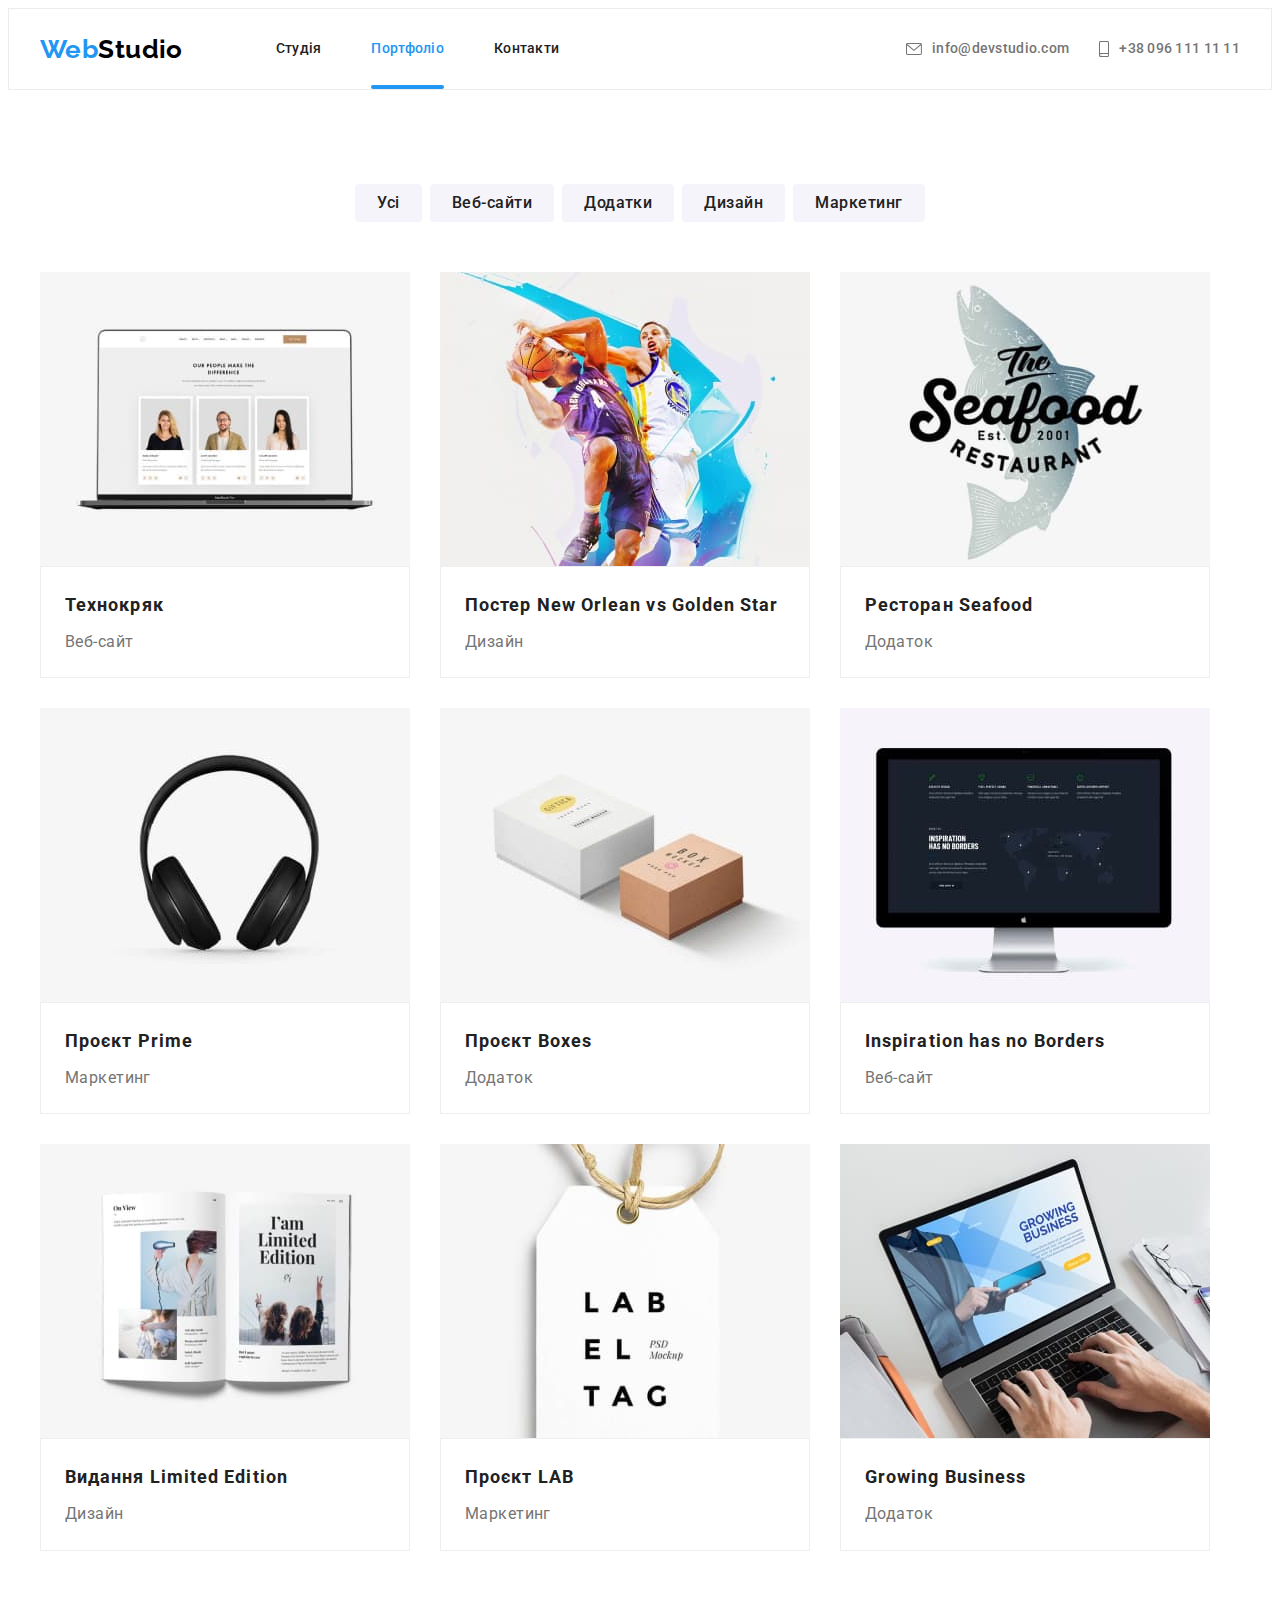
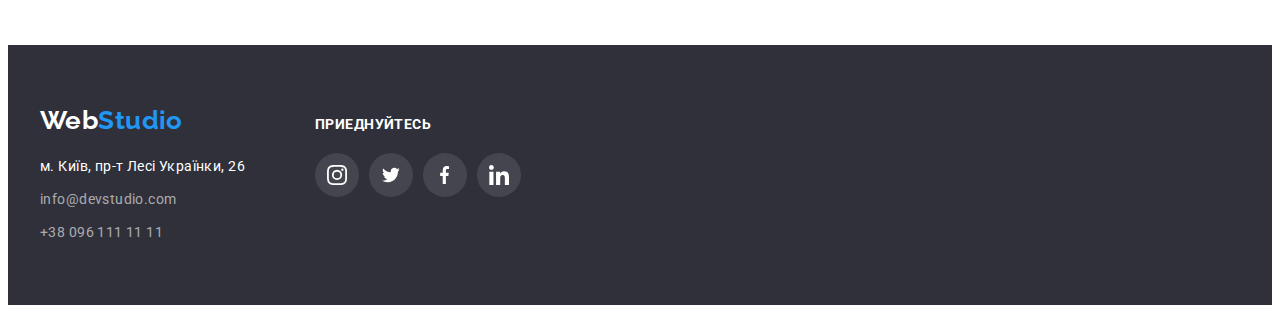
==== portfolio.html @ 78d08e9a "start" ====
<!DOCTYPE html>
<html lang="en">
<head>
    <meta charset="UTF-8">
    <meta http-equiv="X-UA-Compatible" content="IE=edge">
    <meta name="viewport" content="width=device-width, initial-scale=1.0">
    <title>Портфоліо</title>
    <link href="https://fonts.googleapis.com/css2?family=Raleway:wght@700&family=Roboto:wght@400;500;700;900&display=swap"
        rel="stylesheet">
    <link rel="stylesheet" href="https://cdnjs.cloudflare.com/ajax/libs/modern-normalize/1.1.0/modern-normalize.min.css"
        integrity="sha512-wpPYUAdjBVSE4KJnH1VR1HeZfpl1ub8YT/NKx4PuQ5NmX2tKuGu6U/JRp5y+Y8XG2tV+wKQpNHVUX03MfMFn9Q=="
        crossorigin="anonymous" referrerpolicy="no-referrer" />
    <link rel="stylesheet" href="./css/styles.css">
</head>
<body>
<header class="roof top">
    <div class="conteiner main">
        <a href="./index.html" class="roof-logo">Web<span class="roof-multi">Studio</span></a>
        <nav>
            <ul class="roof-nav list">
                <li class="item"><a href="./index.html" class="nav-link">Студія</a></li>
                <li class="item"><a href="./portfolio.html" class="nav-link current">Портфоліо</a></li>
                <li class="item"><a href="./index.html" class="nav-link">Контакти</a></li>
            </ul>
        </nav>
        <ul class="roof-connection list">
            <li class="flash">
                <a href="mailto:info@devstudio.com" class="connection-link"><svg width="16" height="12" class="small">
                        <use href="./images/symbol-defs-new.svg#icon-envelope-hover"></use>
                    </svg>info@devstudio.com</a>
            </li>
            <li class="flash">
                <a href="tel:+380961111111" class="connection-link"><svg width="10" height="16" class="small">
                        <use href="./images/symbol-defs-new.svg#icon-smartphone"></use>
                    </svg>+38 096 111 11 11</a>
            </li>
        </ul>
    </div>
</header>
<main>
    
   <section class="sechion filter">
    <div class="conteiner">
    <h1 class="visually-hidden">Наші продукти</h1>
    <!--дав назву цій секціі , потім її сховаю -->
    <ul class="list products">
     <li class="part"><button class="new-button" type="button">Усі</button></li>
     <li class="part"><button class="new-button" type="button">Веб-сайти</button></li>
     <li class="part"><button class="new-button" type="button">Додатки</button></li>
     <li class="part"><button class="new-button" type="button">Дизайн</button></li>
     <li class="part"><button class="new-button" type="button">Маркетинг</button></li>
    </ul>
    <ul class="flax list">
     <li class="direction">
        <a href="" class="aim">
        <div class="mistral">
          <img src="./images/technocrak.jpg" alt="people" width=370>
          <div class="brend">
            <p class="nlow">Ресурс пропонує комплексні пропозиції з різним рівнем функціоналу та сервісів. Все це дозволить відвідувачу отримати
            вичерпні відомості про компанію чи приватну особу.</p>
          </div>
        </div>
         <div class="combo">
           <h2 class="sechion-title card">Технокряк</h2>
           <p class="section-text">Веб-сайт</p>
         </div>
        </a>
     </li>
     <li class="direction">
        <a href="" class="aim">
         <img src="./images/neworlean.jpg" alt="sport" width: 370>
         <div class="combo">
           <h2 class="sechion-title card">Постер New Orlean vs Golden Star</h2>
           <p class="section-text">Дизайн</p>
         </div>
        </a>
     </li>
     <li class="direction">
        <a href="" class="aim">
         <img src="./images/seafood.jpg" alt="feesh" width="370">
         <div class="combo">
           <h2 class="sechion-title card">Ресторан Seafood</h2>
           <p class="section-text">Додаток</p>
         </div>
        </a>
     </li>
     <li class="direction">
        <a href="" class="aim">
         <img src="./images/prime.jpg" alt="headpfone" width="370">
         <div class="combo">
           <h2 class="sechion-title card">Проєкт Prime</h2>
           <p class="section-text">Маркетинг</p>
         </div>
        </a>
     </li>
     <li class="direction">
        <a href="" class="aim">
         <img src="./images/boxes.jpg" alt="boxes" width="370">
         <div class="combo">
         <h2 class="sechion-title card">Проєкт Boxes</h2>
         <p class="section-text">Додаток</p>
        </div>
        </a>
     </li>
     <li class="direction">
        <a href="" class="aim">
         <img src="./images/Inspiration.jpg" alt="TV" width="370">
         <div class="combo">
           <h2 class="sechion-title card">Inspiration has no Borders</h2>
           <p class="section-text">Веб-сайт</p>
         </div>
        </a>
     </li>
     <li class="direction">
        <a href="" class="aim">
         <img src="./images/Limited.jpg" alt="magazine" width:="370">
         <div class="combo">
           <h2 class="sechion-title card">Видання Limited Edition</h2>
           <p class="section-text">Дизайн</p>
         </div>
        </a>
     </li>
     <li class="direction">
        <a href="" class="aim">
         <img src="./images/lab.jpg" alt="tag" width:="370">
         <div class="combo">
           <h2 class="sechion-title card">Проєкт LAB</h2>
           <p class="section-text">Маркетинг</p>
         </div>
        </a>
     </li>
     <li class="direction">
        <a href="" class="aim">
         <img src="./images/growing.jpg" alt="notebook" width="370">
         <div class="combo">
          <h2 class="sechion-title card">Growing Business</h2>
          <p class="section-text">Додаток</p>
         </div>
        </a>
     </li>
    </ul>
    </div>
 </section>
</main>
<footer class="footer">
    <div class="bigfooter conteiner">
        <div class="halffooter">
            <a href="./index.html" class="footer-logo">Web<span class="footer-multi">Studio</span></a>
            <address class="address">
                <ul class="contacts list">
                    <li class="contacts-item"><a href="https://goo.gl/maps/RR4ERz3BGo1rFnMU8" class="contacts-addres"
                            target="_blank" rel="noopener norefferer nofoiiow">м. Київ,
                            пр-т Лесі Українки, 26</a></li>
                    <li class="contacts-item"><a href="mailto:info@devstudio.com"
                            class="contacts-link">info@devstudio.com</a></li>
                    <li class="contacts-item"><a href="tel:+380961111111" class="contacts-link">+38 096 111 11 11</a>
                    </li>
                </ul>
            </address>
        </div>
        <div>
            <p class="accession">ПРИЕДНУЙТЕСЬ</p>
            <ul class="netlist list">
                <li class="help">
                    <a href="" class="combo-net">
                        <svg class="netlisticon" width="20px" height="20px">
                            <use href="./images/symbol-defs-new.svg#icon-instagram"></use>
                        </svg>
                    </a>
                </li>
                <li class="help">
                    <a href="" class="combo-net">
                        <svg class="netlisticon" width="20px" height="16px">
                            <use href="./images/symbol-defs-new.svg#icon-Vector-2"></use>
                        </svg>
                    </a>
                </li>
                <li class="help">
                    <a href="" class="combo-net">
                        <svg class="netlisticon" width="10px" height="20px">
                            <use href="./images/symbol-defs-new.svg#icon-Vector-1"></use>
                        </svg>
                    </a>
                </li>
                <li class="help">
                    <a href="" class="combo-net">
                        <svg class="netlisticon" width="20px" height="20px">
                            <use href="./images/symbol-defs-new.svg#icon-linkedin"></use>
                        </svg>
                    </a>
                </li>
            </ul>
        </div>
    </div>
</footer>
</body>

</html>
---- css/styles.css ----
/* основной цвет текста #757575 */
/* вторичній цвет текста #212121*/
/*  белій #FFFFFF */
/*акцент #2196F3 */
/*цвет ссілок в футере rgba(255, 255, 255, 0.6); */
/* цвет background секции hero и футера #2F303A*/
/* основной цвет background секции #F5F5F5  */
html {
box-sizing: border-box;
}
/* *,
*::before,
*::after {
box-sizing: inherit;
} */

:root {
  --primary-text-color: #757575;
  --title-text-color: #212121;
  --accent-color: #2196F3;
  --white-color: #FFFFFF;
  --black-color: #000;
  --footer-text-color: rgba(255, 255, 255, 0.6);
  --primary-background-color: #F5F5F5;
  --secondary-background-color: #2F303A;
  --thirdly-background-color: #F5F4FA;
  --timing-function: cubic-bezier(0.4, 0, 0.2, 1);
}

body {
  background-color: var(--white-color);
  color: var(--primary-text-color);
  font-family: roboto, sans-serif;
  letter-spacing: 0.03em;
  font-size: 14px;
}
.conteiner {
  width: 1200px;
  padding-left: 15px;
  padding-right: 15px;
  margin: 0 auto;
}
.list {
  list-style: none;
  padding: 0;  
  margin: 0;  
}
h1 , h2 , h3 , h4 , h5 , h6 , p {
  margin: 0;
}
img { 
  display: block;
  max-width: 100%;
  height: auto;
} 
button {
  display: block;
  cursor: pointer;
  border: none;
  border-radius: 4px;
}
.main {
  display: flex;
  align-items: center;
}
/* стилизация логотипа */
.roof-nav ,
.roof-connection {
  display: flex;
  align-items: center;

}
.roof-nav .item:not(:last-child) ,
.roof-connection .item:not(:last-child) {
  margin-right: 50px;
}
.roof-connection {
  margin-left: auto;
  gap: 30px;
}
.flash {
  display: flex; 
}
.small {
  fill: currentColor ;
  margin-right: 10px;
  transition: fill 250ms var(--timing-function);
}
.small:hover {
fill: var(--accent-color);
}
.roof-logo {
  color: var(--accent-color);
  text-decoration: none;
  font-family: Raleway, sans-serif;
  font-weight: 700;
  font-size: 26px;
  line-height: 1. 19;
  margin-right: 93px;
}

.roof-multi {
  color: var(--black-color);
}

/* стилизация nav */
.nav-link {
  color: var(--title-text-color);
}
.connection-link {
color: var(--primary-text-color);
}
.nav-link , .connection-link {
  text-decoration: none;
  font-weight: 500;
  font-size: 14px;
  line-height: 1.14;
  letter-spacing: 0.02em;
  display: flex;
  align-items: center;
  padding-top: 32px;
  padding-bottom: 32px; 
  transition: color 250ms var(--timing-function);
}

.nav-link:hover,
.nav-link:focus, 
.connection-link:hover,
.connection-link:focus
{
  color: var(--accent-color);
}
.current {
  color: var(--accent-color);
  position: relative;
}
.current::after {
  content: '';
  width: 100%;
  height: 4px;
  display: block;
  position: absolute;
  bottom: 0;
  left: 0;
  border-radius: 2px;
  background-color: var(--accent-color);
}
/*стилизация заглавий вторичнім цветом текста */
.sechion-title {
  color: var(--title-text-color);
}

/* стилизація секции hero */
.hero {
  background: var(--secondary-background-color);
  text-align: center;
  padding: 200px 0;
}

.hero-title {
  color: var(--white-color);
  font-weight: 900;
  font-size: 44px;
  line-height: 1.36;
  text-align: center;
  letter-spacing: 0.06em ;
  text-transform : uppercase ;
  margin: 0 auto 30px auto ; 
  width: 696px;
}

.button {
  color: var(--white-color);
  background-color: var(--accent-color);
  font-family: inherit;
  font-weight: 700;
  font-size: 16px;
  line-height: 1.9;
  text-align: center;
  letter-spacing: 0.06em;
  padding: 10px 32px ;
  min-width: 216px ;
  margin-left: auto;
  margin-right: auto;
  }
.overlay {
  max-width: 1600px;
  height: 600px;
  margin-left: auto;
  margin-right: auto;
  background-image: linear-gradient( 
    to right ,
    rgba(47, 48, 58, 0.4) ,
    rgba(47, 48, 58, 0.4) ) ,
   url(../images/baner.jpg);
  background-repeat: no-repeat;
  background-size: cover;
  background-position: center;
}
.backdrop {
  position: fixed;
  top: 0;
  left: 0;
  width: 100%;
  height: 100%;
  background-color: rgba(0, 0, 0, 0.2);
  opacity: 1;
  transition: opacity 250ms var(--timing-function);
}
.backdrop.is-hidden {
  opacity: 0;
  pointer-events: none;
}
.backdrop.is-hidden .modal {
  transform: translate(-50%,-50%) scale(0.9);
}
.modal {
  width: 528px;
  height: 581px;
  position: absolute;
  transform: translate(-50%,-50%) scale(1) ;
  top: 50%;
  left: 50%;
  transition: transform 250ms var(--timing-function);
  box-shadow: 0px 1px 3px rgba(0, 0, 0, 0.12), 0px 1px 1px rgba(0, 0, 0, 0.14), 0px 2px 1px rgba(0, 0, 0, 0.2);
  border-radius: 4px;
  background-color: #FFFFFF;
}
.closer {
  position: absolute;
  top: 8px;
  right: 8px;
}
/* стилизація трьох секцій */
.benefits {
  padding-top: 94px;
  padding-bottom: 94px;
}
.advantage {
  display:flex;
}
.balance {
  width: 270px;
}
.icon-help {
  display: flex;
  align-items: center;
  justify-content: center;
  background-color: var(--thirdly-background-color);
  border-radius: 4px;
  margin-bottom: 30px;
  height: 120px;
}

.balance:not(:last-child) {
  margin-right: 30px;
}
.advantage .sechion-title {
  margin-top: 0 ;
  margin-bottom: 10px ;
  font-weight: 700;
  font-size: 14px;
  line-height: 1.14;
  letter-spacing: 0.03em;
}
.idea{
  line-height: 1.7;
  font-weight: 400;
  letter-spacing: 0.03em;
}
.activity {
  padding-bottom: 94px;
}

.development  {
  margin-top: 0 ;
  margin-bottom: 50px ;
  font-weight: 700;
  font-size: 36px;
  line-height: 1.17;
  text-align: center;
}
.home {
  position: relative;
}

.newtext {
  font-weight: 700;
  line-height: 1.14;
  color: var(--white-color);
  text-transform: uppercase;
  position: absolute;
  width: 100%;
  height: 70px;
  bottom: 0;
  display: flex;
  align-items: center;
  justify-content: center;
  background-color: rgba(47, 48, 58, 0.8);
}
.gadget ,
.group {
 display: flex;
 gap: 30px;
}
 .group .sechion-title {
  font-weight: 500;
  font-size: 16px;
  line-height: 1.19;
  letter-spacing: 0.03em;
  margin-bottom: 10px;
  margin-top: 0;
}
.friend {
  background: #FFFFFF;
  box-shadow: 0px 1px 3px rgba(0, 0, 0, 0.12), 0px 1px 1px rgba(0, 0, 0, 0.14), 0px 2px 1px rgba(0, 0, 0, 0.2);
  border-radius: 0px 0px 4px 4px;
  text-align: center;
}
.name {
  padding-top: 30px;
  padding-bottom: 30px;
}
.speciality {
  margin-top: 0;
  margin-bottom: 16px;
  font-weight: 400;
  font-size: 16px;
  line-height: 1.19;
  letter-spacing: 0.03em;
}
.icon-net {
  fill:currentColor
}
 .team {
  background-color: var(--thirdly-background-color);
  padding-top: 94px ;
  padding-bottom: 94px ;
}
.net {
  display: flex;
  justify-content: center;
}
.social-net {
  display: flex;
  width: 44px;
  height: 44px;
  align-items: center; 
  justify-content: center;
  border-radius: 50%;
  color: #AFB1B8;
  transition: background-color 250ms var(--timing-function) ,
              color 250ms var(--timing-function);
}
.social-net:hover {
  background-color: var(--accent-color);
  color: var(--white-color);
}
.freedom:not(:last-child) {
  margin-right: 10px;
}
 .clients {
  display:flex;
  gap: 30px; 
}
.hope {
  display: flex;
  width: 170px;
  height: 92px;
  align-items: center;
  justify-content: center;
  border: 1px solid currentColor;
  border-radius: 4px;
  color: #AFB1B8;
  transition: color 250ms var(--timing-function) ;
}
.logo {
  fill:currentColor;
  transition: fill 250ms var(--timing-function);
}
.logo:hover {
  fill: var(--accent-color);
}
.hope:hover {
  color: var(--accent-color);
}
.fichion {
  padding-top: 94px;
  padding-bottom: 94px;
}

/* стилизація footer */
.footer {
  background: var(--secondary-background-color);
  padding-top: 60px;
  padding-bottom: 60px;
}

.footer-logo {
  color: var(--white-color);
  text-decoration: none;
  font-family: Raleway, sans-serif;
  font-weight: 700;
  font-size: 26px;
  line-height: 1,19;
}
.footer-multi {
  color: var(--accent-color);
}
.contacts-addres {
  color: var(--white-color);
  text-decoration: none;
  line-height: 1.71 ;
  margin-bottom: 9px;
  transition: color 250ms var(--timing-function);
}

.contacts-link {
  color: var(--footer-text-color);
  text-decoration: none;
  line-height: 1.71;
  transition: color 250ms var(--timing-function);
}

.contacts-addres:hover,
.contacts-addres:focus,
.contacts-link:hover,
.contacts-link:focus {
  color: var(--accent-color);
}
.contacts-item {
  margin-bottom: 9px;
}
.contacts-item:last-child {
  margin-bottom: 0;
}
.address {
  font-style: normal ;
  margin-top: 20px;
}
.netlist {
 display: flex;
 justify-content: flex-start;  
}
.combo-net {
  display: flex;
  width: 44px;
  height: 44px;
  align-items: center;
  justify-content: center;
  background-color:rgba(255, 255, 255, 0.1); 
  border-radius: 50%;
  margin-right: 10px;
  transition: background-color 250ms var(--timing-function);
}
.combo-net:hover ,
.combo-net:focus
 {
  background-color: var(--accent-color)
}

.accession {
  font-weight: 700;
  line-height: 1.14;
  color: var(--white-color);
  margin-bottom: 20px;
}
.bigfooter {
  display: flex;
  align-items: baseline;
}
.halffooter {
  margin-right: 70px;
}
.netlisticon {
  fill: var(--white-color);
}
/* стілізація сторінки portofolio */
.top {
  border: 1px solid #ECECEC;
}
.filter {
  padding: 94px 0;
}
.products {
  display: flex;
  justify-content: center;
  margin-bottom: 50px;
}
.part:not(:last-child) {
margin-right: 8px;
}
.new-button {
  color: var(--title-text-color);
  background-color: var(--thirdly-background-color);
  font-family: inherit;
  font-weight: 500;
  font-size: 16px;
  line-height: 1.6;
  text-align: center;
  letter-spacing: 0.03em;
  padding: 6px 22px;
  transition: color 250ms var(--timing-function) ,
              background-color 250ms var(--timing-function),
              box-shadow 250ms var(--timing-function);
  }
.new-button:hover,
.new-button:focus {
  color: var(--white-color);
  background-color: var(--accent-color);
  box-shadow: 
   0px 2px 2px 0px rgba(0, 0, 0, 0.12),
   0px 1px 2px 0px rgba(0, 0, 0, 0.08),
   0px 3px 1px 0px rgba(0, 0, 0, 0.1);
}
.flax {
  display: flex;
  flex-wrap: wrap;
}

.card {
  font-weight: 700;
  font-size: 18px;
  line-height: 2.0;
  letter-spacing: 0.06em;
  margin-bottom: 4px;
  margin-top: 0;
}
.section-text {
  font-size: 16px;
  line-height: 1.9;
  color: var(--primary-text-color);
}
.aim {
  text-decoration: none;
  display: block;
  transition: box-shadow 250ms var(--timing-function);
   }
 .mistral {
  position: relative;
  overflow: hidden;
 }
 .brend {
  position: absolute;
  width: 100%;
  height: 100%;
  top: 0%;
  background-color: rgba(33, 150, 243, 0.9);
  padding: 63px 24px;
  /* opacity: 0; */
  transform: translateY(100%);
  transition: transform 250ms var(--timing-function);
 }  
 .nlow { 
  font-size: 18px;
  line-height: 1.56;
  color: var(--white-color);
 }
 .aim:hover .brend ,
 .aim:focus .brend
 {
  transform: translateY(0);
 }
.aim:hover ,
.aim:focus {
 box-shadow:
  1px 4px 6px 0px rgba(0, 0, 0, 0.16),
  0px 4px 4px 0px rgba(0, 0, 0, 0.06),
  0px 1px 1px 0px rgba(0, 0, 0, 0.12);
}
.combo {
  background: #FFFFFF;
  border: 1px solid #EEEEEE;
  padding: 20px 24px;
}
.direction {
  margin-right: 30px;
  margin-bottom: 30px;
  
}
.direction:nth-child(3n) {
  margin-right: 0;
}
.direction:nth-last-child(-n+3) {
  margin-bottom: 0;
}
.visually-hidden {
  position: absolute;
  width: 1px;
  height: 1px;
  margin: -1px;
  border: 0;
  padding: 0;

  white-space: nowrap;
  clip-path: inset(100%);
  clip: rect(0 0 0 0);
  overflow: hidden;
}
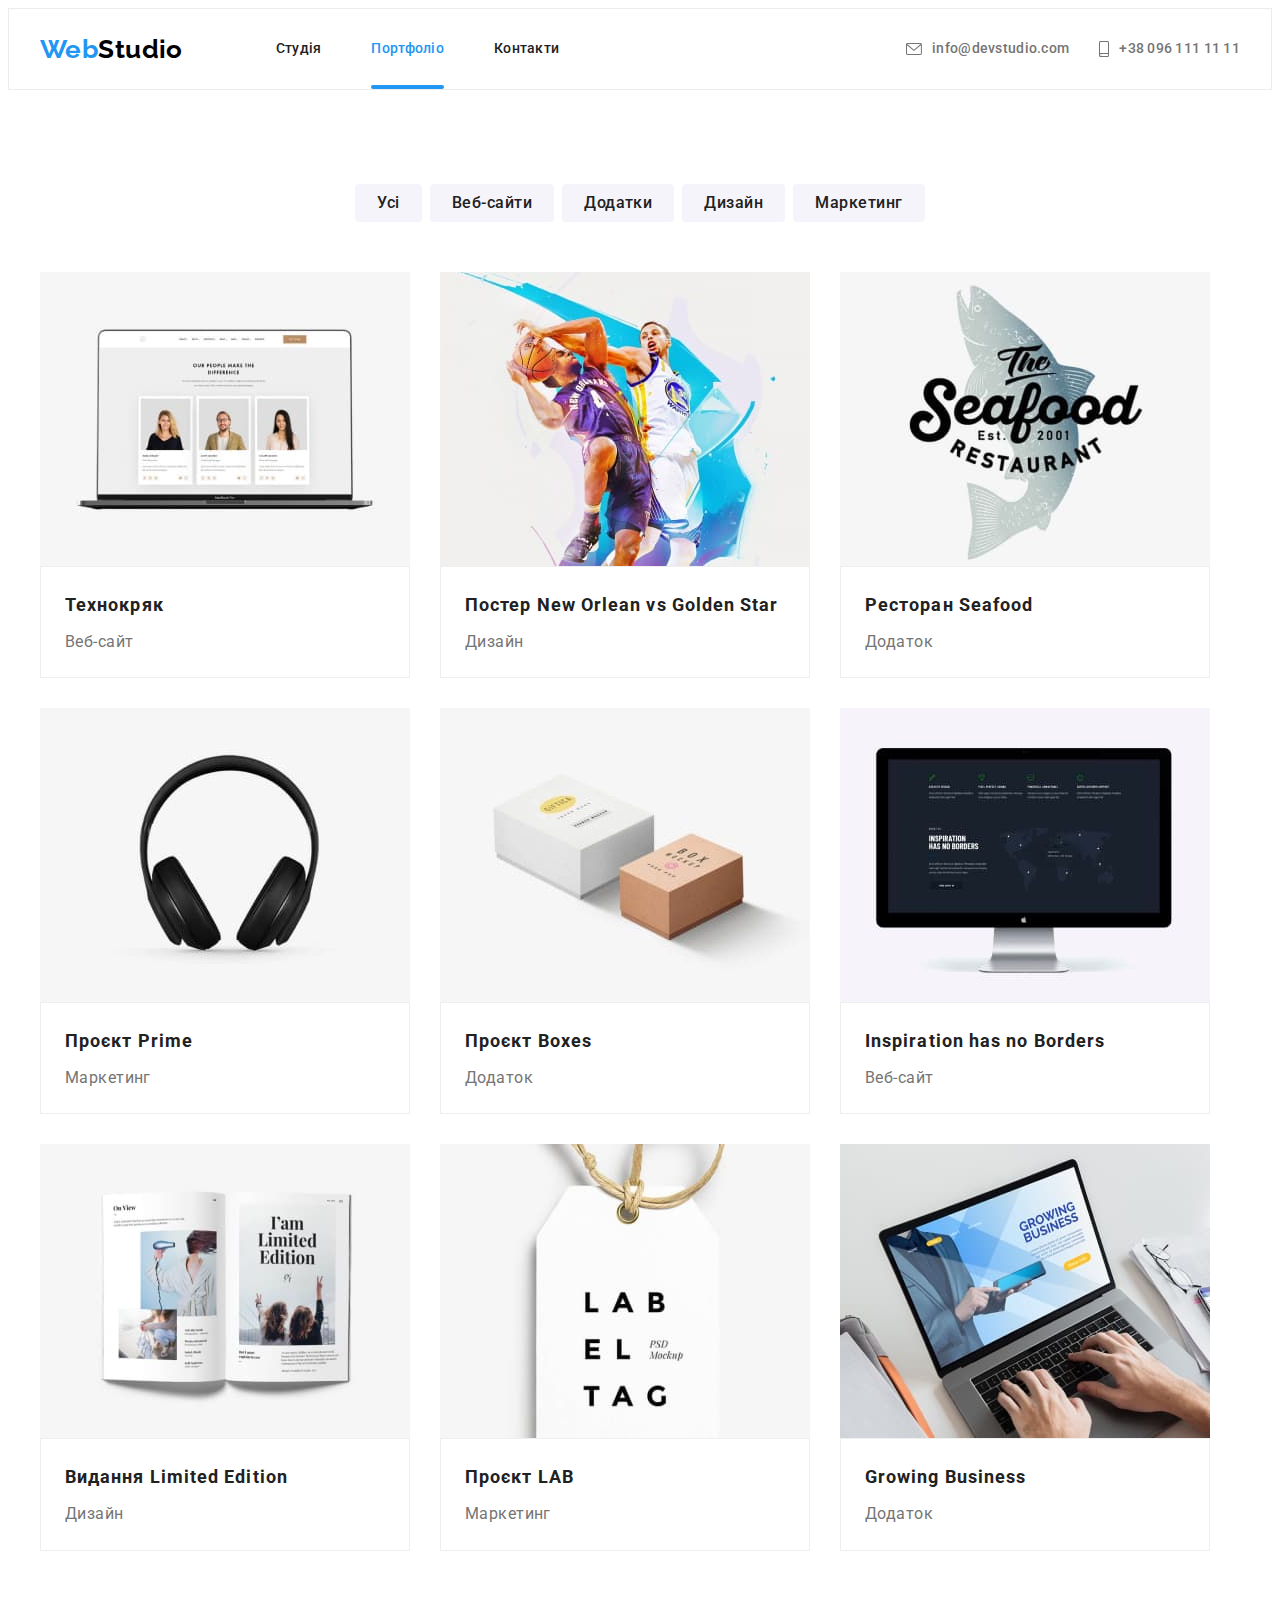
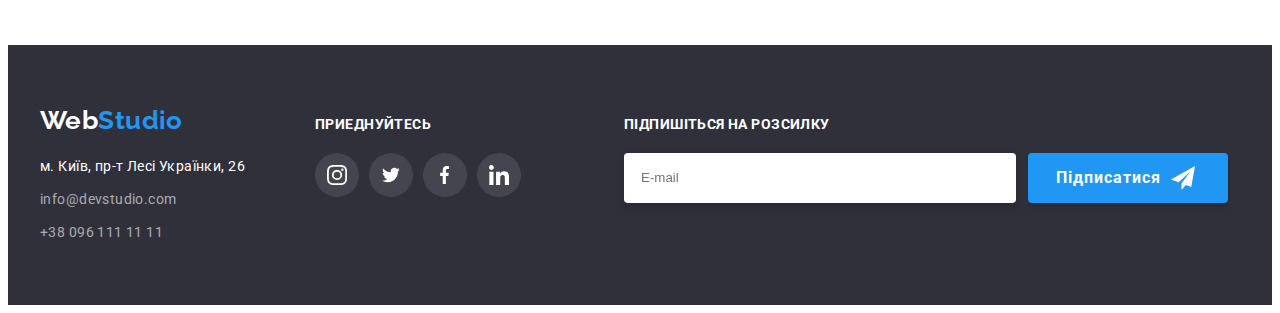
==== commit 1644389e: "form" ====
--- a/portfolio.html
+++ b/portfolio.html
@@ -143,55 +143,65 @@
  </section>
 </main>
 <footer class="footer">
-    <div class="bigfooter conteiner">
-        <div class="halffooter">
-            <a href="./index.html" class="footer-logo">Web<span class="footer-multi">Studio</span></a>
-            <address class="address">
-                <ul class="contacts list">
-                    <li class="contacts-item"><a href="https://goo.gl/maps/RR4ERz3BGo1rFnMU8" class="contacts-addres"
-                            target="_blank" rel="noopener norefferer nofoiiow">м. Київ,
-                            пр-т Лесі Українки, 26</a></li>
-                    <li class="contacts-item"><a href="mailto:info@devstudio.com"
-                            class="contacts-link">info@devstudio.com</a></li>
-                    <li class="contacts-item"><a href="tel:+380961111111" class="contacts-link">+38 096 111 11 11</a>
-                    </li>
-                </ul>
-            </address>
-        </div>
-        <div>
-            <p class="accession">ПРИЕДНУЙТЕСЬ</p>
-            <ul class="netlist list">
-                <li class="help">
-                    <a href="" class="combo-net">
-                        <svg class="netlisticon" width="20px" height="20px">
-                            <use href="./images/symbol-defs-new.svg#icon-instagram"></use>
-                        </svg>
-                    </a>
-                </li>
-                <li class="help">
-                    <a href="" class="combo-net">
-                        <svg class="netlisticon" width="20px" height="16px">
-                            <use href="./images/symbol-defs-new.svg#icon-Vector-2"></use>
-                        </svg>
-                    </a>
-                </li>
-                <li class="help">
-                    <a href="" class="combo-net">
-                        <svg class="netlisticon" width="10px" height="20px">
-                            <use href="./images/symbol-defs-new.svg#icon-Vector-1"></use>
-                        </svg>
-                    </a>
-                </li>
-                <li class="help">
-                    <a href="" class="combo-net">
-                        <svg class="netlisticon" width="20px" height="20px">
-                            <use href="./images/symbol-defs-new.svg#icon-linkedin"></use>
-                        </svg>
-                    </a>
-                </li>
+<div class="bigfooter conteiner">
+    <div class="halffooter">
+        <a href="./index.html" class="footer-logo">Web<span class="footer-multi">Studio</span></a>
+        <address class="address">
+            <ul class="contacts list">
+                <li class="contacts-item"><a href="https://goo.gl/maps/RR4ERz3BGo1rFnMU8" class="contacts-addres"
+                        target="_blank" rel="noopener norefferer nofoiiow">м. Київ,
+                        пр-т Лесі Українки, 26</a></li>
+                <li class="contacts-item"><a href="mailto:info@devstudio.com"
+                        class="contacts-link">info@devstudio.com</a></li>
+                <li class="contacts-item"><a href="tel:+380961111111" class="contacts-link">+38 096 111 11 11</a></li>
             </ul>
-        </div>
-    </div>
+        </address>
+    </div>
+    <div>
+        <p class="accession">ПРИЕДНУЙТЕСЬ</p>
+        <ul class="netlist list">
+            <li class="help">
+                <a href="" class="combo-net">
+                    <svg class="netlisticon" width="20px" height="20px">
+                        <use href="./images/symbol-defs-new.svg#icon-instagram"></use>
+                    </svg>
+                </a>
+            </li>
+            <li class="help">
+                <a href="" class="combo-net">
+                    <svg class="netlisticon" width="20px" height="16px">
+                        <use href="./images/symbol-defs-new.svg#icon-Vector-2"></use>
+                    </svg>
+                </a>
+            </li>
+            <li class="help">
+                <a href="" class="combo-net">
+                    <svg class="netlisticon" width="10px" height="20px">
+                        <use href="./images/symbol-defs-new.svg#icon-Vector-1"></use>
+                    </svg>
+                </a>
+            </li>
+            <li class="help">
+                <a href="" class="combo-net">
+                    <svg class="netlisticon" width="20px" height="20px">
+                        <use href="./images/symbol-defs-new.svg#icon-linkedin"></use>
+                    </svg>
+                </a>
+            </li>
+        </ul>
+    </div>
+    <div class="subscription">
+        <p class="accession">ПІДПИШІТЬСЯ НА РОЗСИЛКУ</p>
+        <form action="" class="signature">
+            <input type="email" name="email" placeholder="E-mail" />
+            <button type="submit" class="submit plus">Підписатися
+                <svg class="plaine" width="24px" height="24px">
+                    <use href="./images/symbol-defs.svg#icon-icon-send-2"></use>
+                </svg>
+            </button>
+        </form>
+    </div>
+</div>
 </footer>
 </body>
 
--- a/css/styles.css
+++ b/css/styles.css
@@ -225,11 +225,55 @@
   box-shadow: 0px 1px 3px rgba(0, 0, 0, 0.12), 0px 1px 1px rgba(0, 0, 0, 0.14), 0px 2px 1px rgba(0, 0, 0, 0.2);
   border-radius: 4px;
   background-color: #FFFFFF;
+  padding: 40px;
 }
 .closer {
   position: absolute;
   top: 8px;
   right: 8px;
+}
+.data {
+  font-weight: 700;
+  font-size: 20px;
+  line-height: 1.15;
+  color: var(--title-text-color);
+  margin-bottom: 12px;
+}
+.form {
+  display: flex;
+  flex-direction: column;
+  margin-bottom: 10px;
+  align-items: flex-start;
+}
+.form-frame {
+  width: 448px;
+  height: 40px;
+  border: 1px solid rgba(33, 33, 33, 0.2);
+  border-radius: 4px; 
+}
+.form-bigframe {
+  width: 448px;
+  padding: 12px 16px;
+  border: 1px solid rgba(33, 33, 33, 0.2);
+  border-radius: 4pxa;
+}
+.policy {
+  display:flex;
+  align-items: center;
+  margin-left: 12px;
+  margin-top: 20px;
+  margin-bottom: 30px;
+}
+.chec {
+  margin-right: 8px;
+}
+.post {
+  justify-content: center;
+  margin-left: auto;
+  margin-right: auto;
+}
+.treaty {
+  color: var(--accent-color);
 }
 /* стилизація трьох секцій */
 .benefits {
@@ -474,6 +518,42 @@
 }
 .netlisticon {
   fill: var(--white-color);
+}
+.submit {  
+    font-family: inherit;
+    font-weight: 700;
+    font-size: 16px;
+    line-height: 1.9;
+    letter-spacing: 0.06em;
+    min-width: 200px;
+    cursor: pointer;
+    border-radius: 4px;
+    padding: 10px 28px;
+    /* margin-left: 12px; */
+    display: flex;
+    align-items: center;
+    color: var(--white-color);
+    background-color: var(--accent-color);
+    box-shadow: 0px 4px 4px rgba(0, 0, 0, 0.15);
+}
+.plus {
+margin-left: 12px;
+}
+.plaine {
+  margin-left: 10px;
+}
+.signature {
+  display: flex;  
+}
+.signature input {
+  width: 358px;
+  border: 1px solid rgba(255, 255, 255, 0.3);
+  filter: drop-shadow(0px 4px 4px rgba(0, 0, 0, 0.15));
+  border-radius: 4px;
+  padding: 15px 16px;
+}
+.subscription {
+  margin-left: 93px;
 }
 /* стілізація сторінки portofolio */
 .top {
